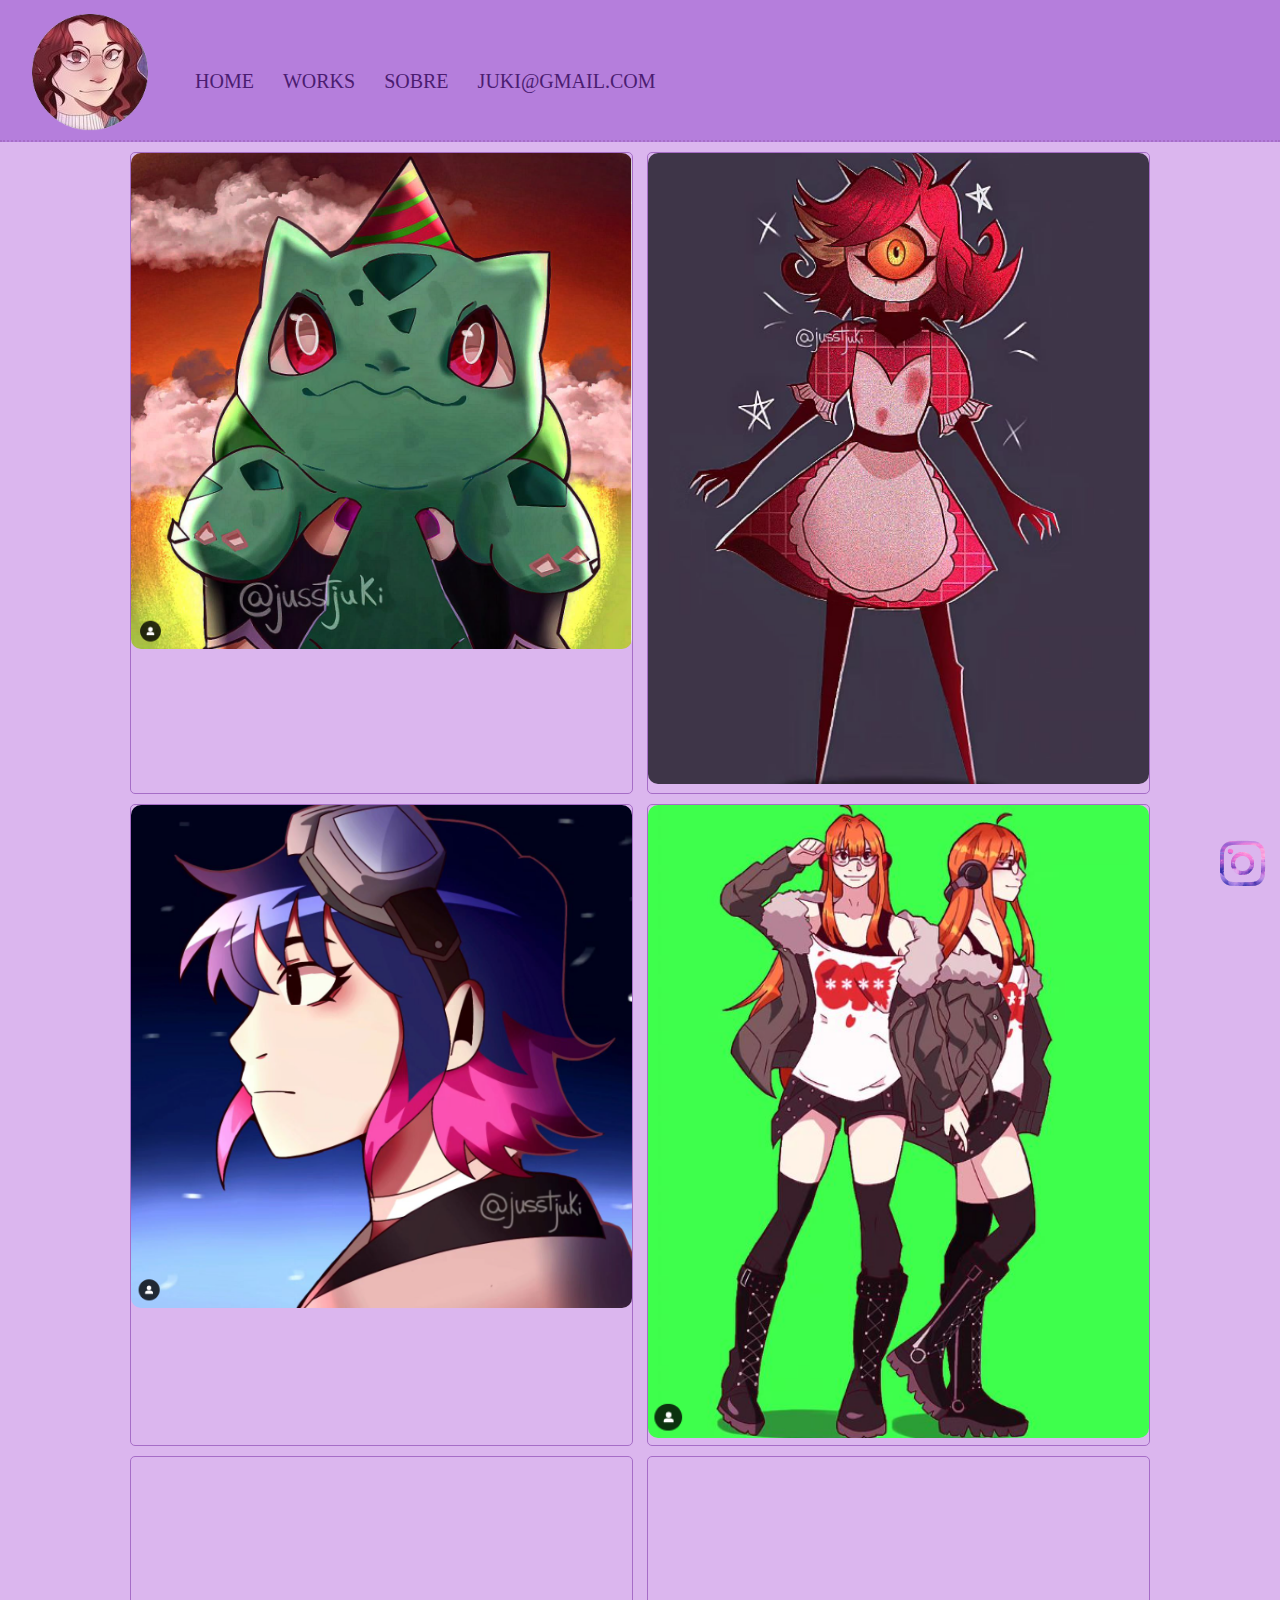
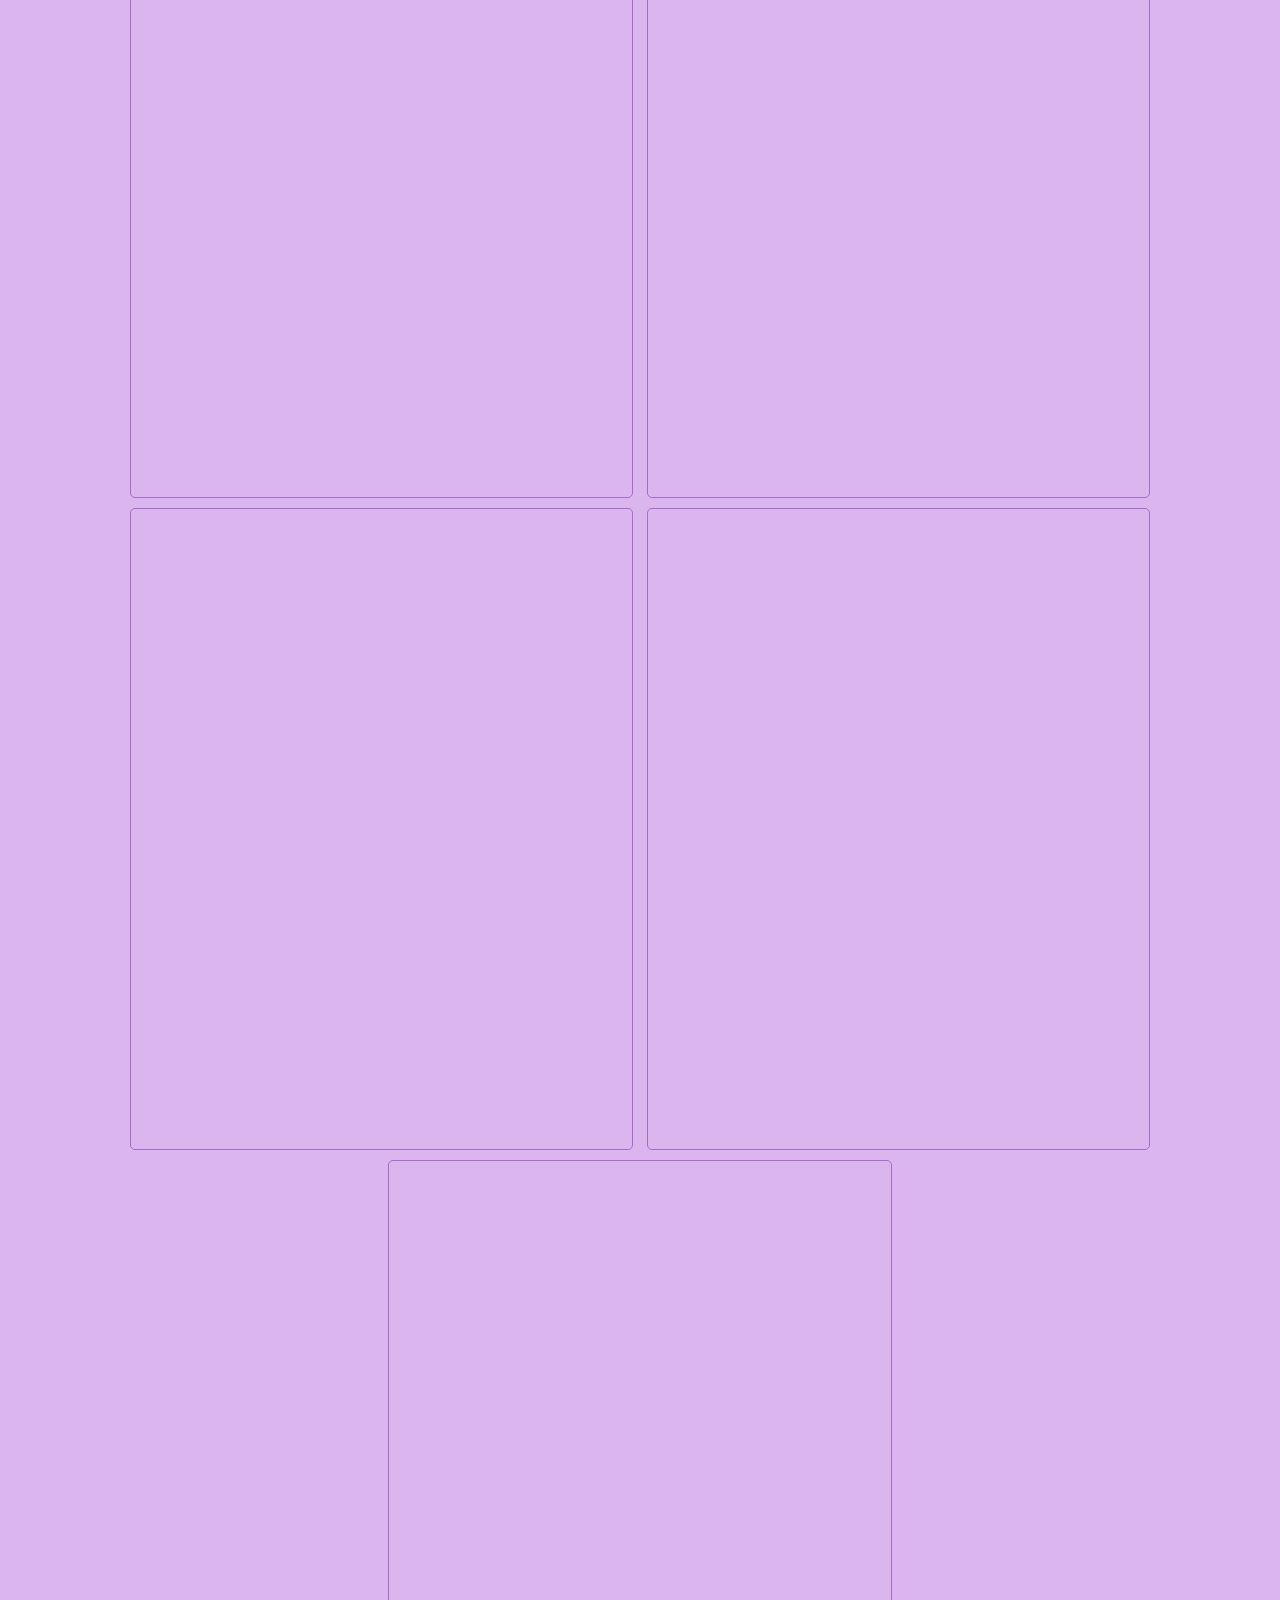
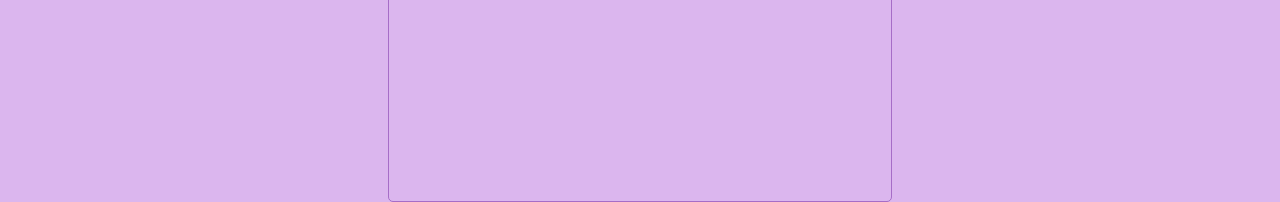
==== fanarts.html @ afcb0e3e "atualizando" ====
<!DOCTYPE html>
<html lang="en">
<head>
    <meta charset="UTF-8">
    <meta name="viewport" content="width=device-width, initial-scale=1.0">
    <link rel="stylesheet" href="css/fanart.css">
    <title>Fanarts</title>
</head>
<body>
    <div class="container">
        <div class="navbar-container">
            <nav>
                <a href="#">
                    <img src="img/Capturar-removebg-preview.png" alt="Foto de perfil da Juki (criadora)">
                </a>
                <ul class="navbar-items">
                    <li class="work-li">
                        <a href="index.html">home</a>
                    </li>
                    <li>
                        <a href="#">works</a>
                        <ul>
                            <li><a href="fanarts.html">fanarts</a></li>
                            <li><a href="#">General artworks</a></li>
                            <li><a href="#">Character design</a></li>
                            <li><a href="#">Comission/projects</a></li>
                            
                        </ul>
                    </li>
                    <li>
                        <a href="#">sobre</a>
                    </li>
                    <li>
                        <a href="#">juki@gmail.com</a>
                    </li>
                </ul>
            </nav>
        </div>
    </div>
    <main>
        <div class="flex-grid">
            <div class="box">
                <a href="#">
                    <img src="img/bulba.png" alt="Fanart do pokemon 'Bulbassauro' por juki" name="Bulbassauro fanart">
                </a>
            </div>
            <div class="box">
                <a href="#">
                    <img src="img/niffity.png" alt="Fanart de niffity por juki" name="Niffity fanart">
                </a>
            </div>
            <div class="box">
                <a href="#">
                    <img src="img/ramona.png" alt="Fanart de ramona flowers por juki" name="Ramona flowers fanart">
                </a>
            </div>
            <div class="box">
                <a href="#">
                    <img src="img/futaba.png" alt="Fanart de Futaba sakura por juki" name="Futaba Sakura fanart">
                </a>
            </div>
            <div class="box"></div>
            <div class="box"></div>
            <div class="box"></div>
            <div class="box"></div>
            <div class="box"></div>
        </div>
        <div class="favicons-grid">
            <a href="https://www.instagram.com/jusstjuki/" target="_blank"><img src="img/logo-removebg-preview.png" alt="Logo instagram"></a>
        </div>
    </main>
</body>
</html>
---- css/fanart.css ----
* {
    margin: 0;
    padding: 0;
}
html {
    background-color: #dbb6ee;
    animation: aparecer 0.8s ease forwards;
}
@keyframes aparecer{
    from {
        opacity: 0;
    }
    to {
        opacity: 1;
    }
}
/* navbar */
.navbar-container {
    z-index: 1;
    position: fixed;
    top: 0px;
    width: 100%;
    height: 140px;
    border-bottom: 2px dotted #a66dc7;
    background-color: #b57edc;
}
nav {
    position: relative;
}
.navbar-container img{
    width: 150px;
    margin-left: 15px;
}
.navbar-items {
    position: absolute;
    left: 170px;
    top: 70px;
    margin: 0;
    display: inline-block;
  }
.navbar-items li {
  position: relative;
  bottom: 0px;
  display: inline-block;
  text-transform: uppercase;
  margin-left: 25px;
}
.navbar-items a{
    text-decoration: none;
    font-size: 20px;
    color: #4b1c71;
  }
    /* caixa flutuante hover */
.navbar-items li ul {
    display: none;
    position: absolute;
    left: 0;
    top: 100%;
    background-color: #f9f9f9;
    padding: 5px;
    border-radius: 5px;
    box-shadow: 0 2px 5px rgba(0,0,0,0.2);
}
.navbar-items li:hover ul {
    display: block;
    margin-top: 0px;
}
.navbar-items li ul li {
    display: block;
    text-transform: capitalize;
    margin-top: 5px;
}
.navbar-items li ul li:first-child {
    margin-top: 0px;
}
/* grid de imagens */
.box{
    border: 1px solid #a66dc7;
    border-radius: 5px;
    width: 49%;
    margin: auto;
    height: 640px;
    
}
.box img{
    border-radius: 10px;
    width: 100%;
}
.flex-grid{
    display: flex;
    flex-wrap: wrap;
    gap: 10px;
    position: relative;
    top: 142px;
    width: 80%;
    margin: 10px auto;
}

/* grid favicons */
.favicons-grid img{
    width: 65px;
}
.favicons-grid {
    position: fixed;
    bottom: 0;
    right: 5px;
}
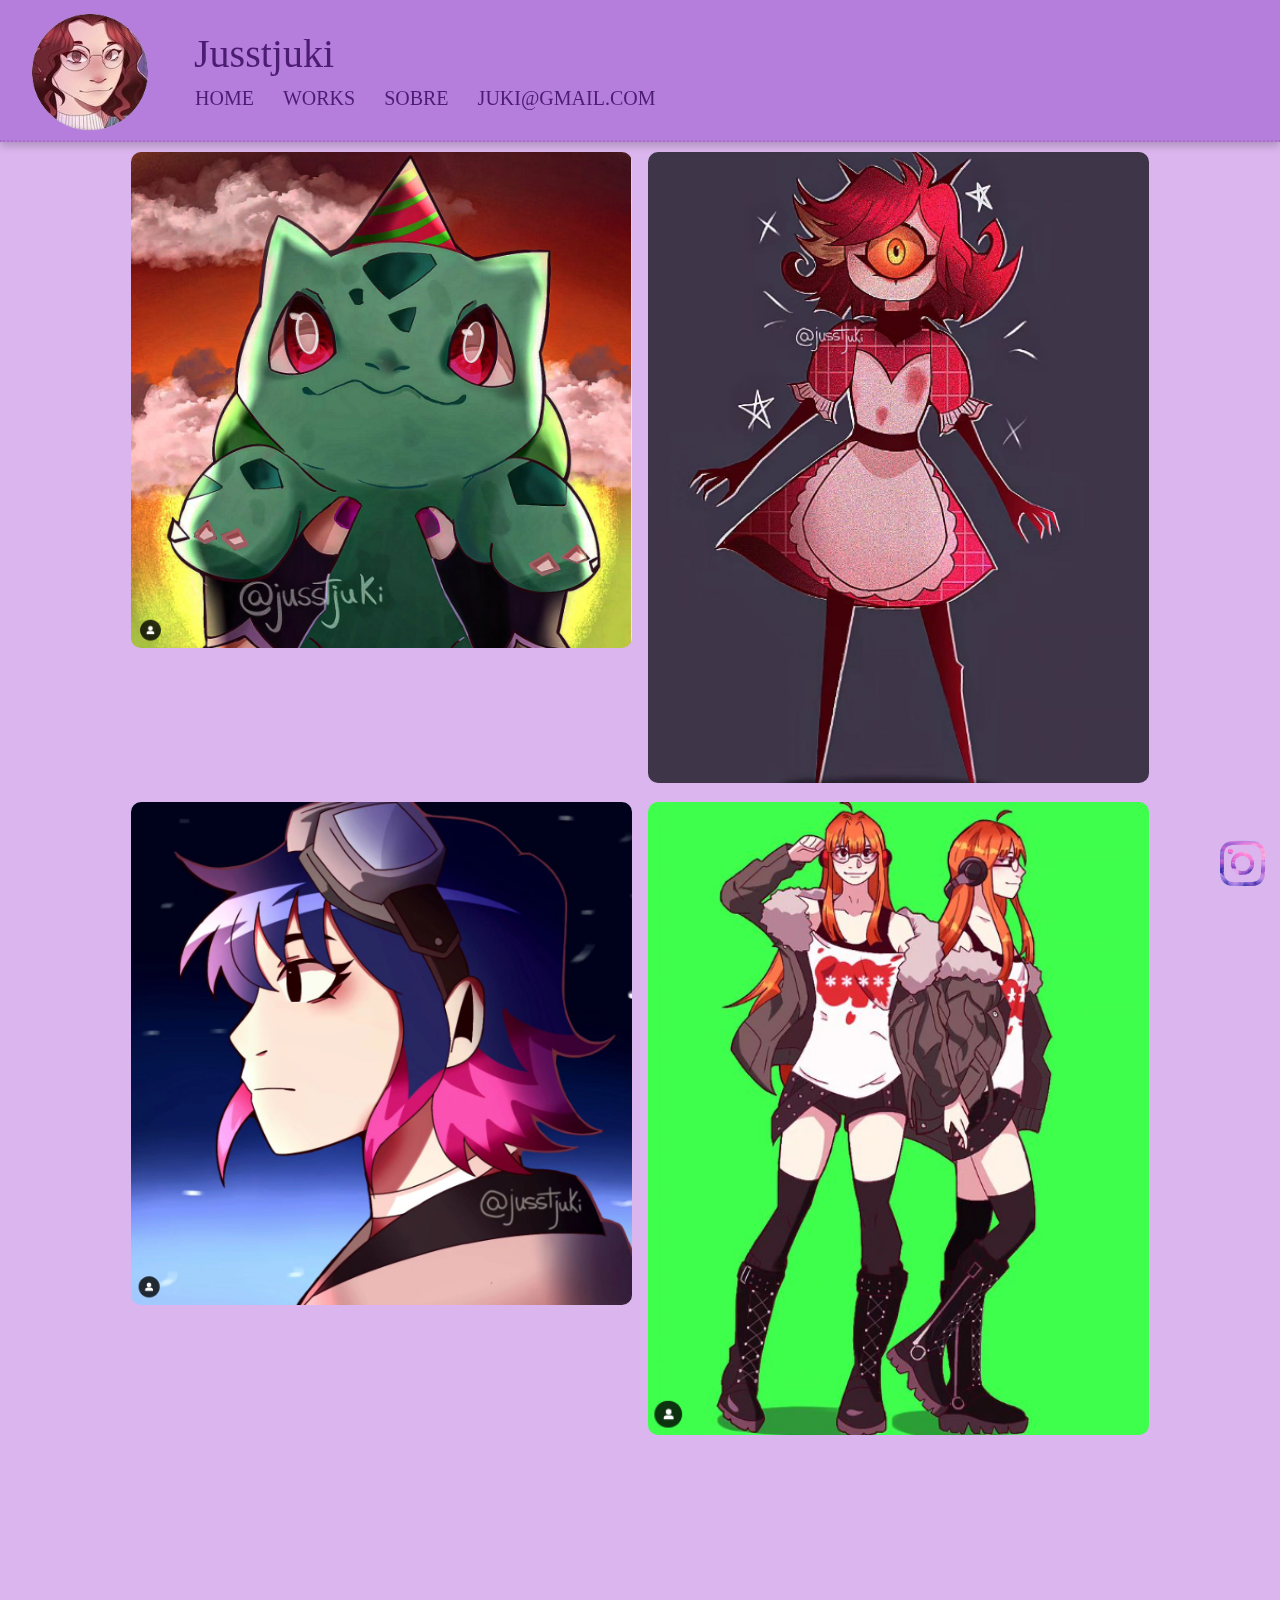
==== commit a7235ecd: "título e sombras" ====
--- a/fanarts.html
+++ b/fanarts.html
@@ -14,6 +14,7 @@
                     <img src="img/Capturar-removebg-preview.png" alt="Foto de perfil da Juki (criadora)">
                 </a>
                 <ul class="navbar-items">
+                    <p>Jusstjuki</p>
                     <li class="work-li">
                         <a href="index.html">home</a>
                     </li>
--- a/css/fanart.css
+++ b/css/fanart.css
@@ -23,6 +23,14 @@
     height: 140px;
     border-bottom: 2px dotted #a66dc7;
     background-color: #b57edc;
+    box-shadow: 0px 4px 8px rgba(0,0,0,0.2);
+}
+.navbar-container p{
+    position: relative;
+    top: -10px;
+    left: 24px;
+    font-size: 40px;
+    color: #4b1c71;
 }
 nav {
     position: relative;
@@ -34,7 +42,7 @@
 .navbar-items {
     position: absolute;
     left: 170px;
-    top: 70px;
+    top: 40px;
     margin: 0;
     display: inline-block;
   }
@@ -52,6 +60,7 @@
   }
     /* caixa flutuante hover */
 .navbar-items li ul {
+    z-index: 100;
     display: none;
     position: absolute;
     left: 0;
@@ -75,7 +84,6 @@
 }
 /* grid de imagens */
 .box{
-    border: 1px solid #a66dc7;
     border-radius: 5px;
     width: 49%;
     margin: auto;
@@ -104,4 +112,37 @@
     position: fixed;
     bottom: 0;
     right: 5px;
+}
+@media (max-width: 500px){
+    /* navbar */
+    .navbar-container img{
+        margin-top: 7px;
+    }
+    .navbar-container p{
+        top: -33px;
+    }
+    .navbar-items li {
+        bottom: 35px;
+        display: block;
+      }
+      .navbar-container {
+        height: 150px;
+    }
+    .navbar-items li ul li:first-child {
+        margin-top: 35px;
+    }
+    /* grid */
+    .flex-grid{
+        display: flex;
+        flex-wrap: wrap;
+        gap: 5px;
+        position: relative;
+        top: 142px;
+        width: 90%;
+        margin: 30px auto;
+    }
+    .box{
+        height: 0px;
+        margin-bottom: 250px;
+    }
 }